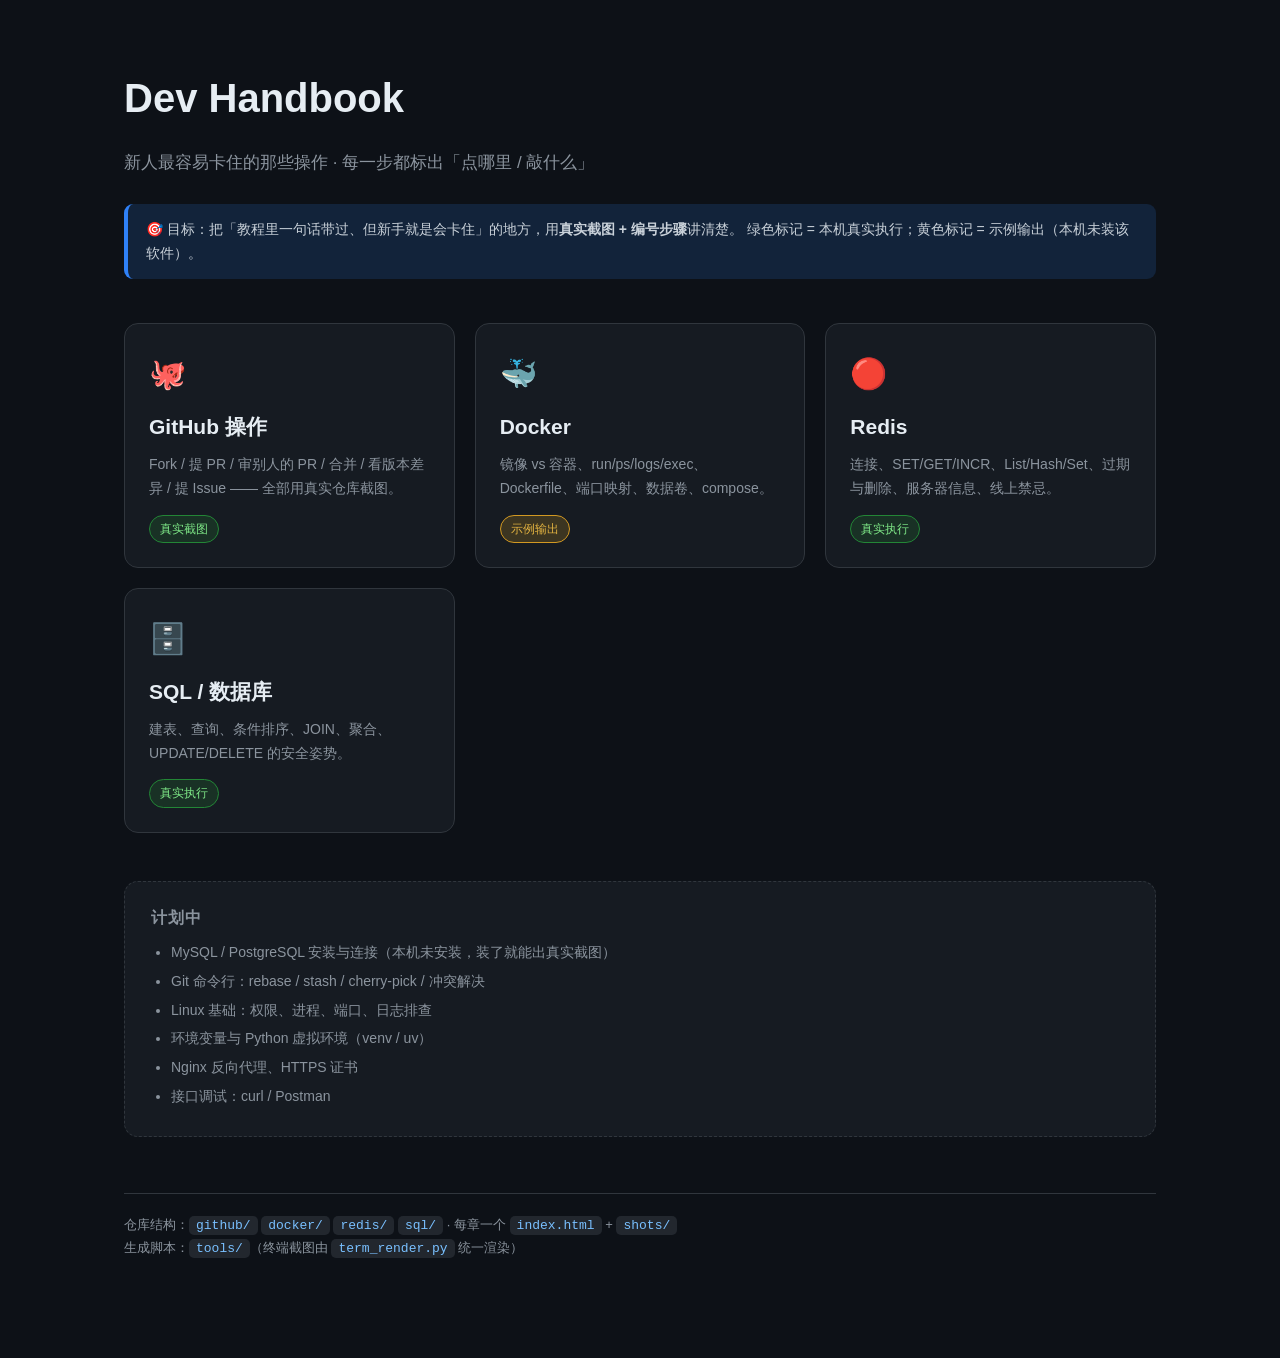
==== index.html @ 1fb05934 "Dev Handbook: GitHub, Docker, Redis, SQL tutorials with real screenshots" ====
<!DOCTYPE html>
<html lang="zh-CN">
<head>
<meta charset="UTF-8">
<meta name="viewport" content="width=device-width, initial-scale=1">
<title>Dev Handbook · 新人上手手册</title>
<style>
  :root{--bg:#0d1117;--panel:#161b22;--border:#30363d;--text:#e6edf3;--dim:#8b949e;--accent:#2f81f7;--green:#238636}
  *{box-sizing:border-box}
  body{margin:0;background:var(--bg);color:var(--text);font-family:-apple-system,"Segoe UI","Microsoft YaHei",sans-serif;line-height:1.7}
  .page{max-width:1080px;margin:0 auto;padding:64px 24px 100px}
  h1{font-size:40px;margin:0 0 10px}
  .sub{color:var(--dim);font-size:17px;margin-bottom:14px}
  .banner{background:#12233a;border-left:4px solid var(--accent);padding:14px 18px;border-radius:9px;
    font-size:14px;margin:26px 0 44px;color:#c9d1d9}
  .grid{display:grid;grid-template-columns:repeat(auto-fill,minmax(300px,1fr));gap:20px}
  a.card{display:block;background:var(--panel);border:1px solid var(--border);border-radius:14px;
    padding:24px;text-decoration:none;color:inherit;transition:.18s;position:relative}
  a.card:hover{border-color:var(--accent);transform:translateY(-3px);box-shadow:0 12px 28px #0006}
  .ico{font-size:30px;margin-bottom:10px}
  .card h2{margin:0 0 8px;font-size:21px}
  .card p{margin:0;color:var(--dim);font-size:14px}
  .tag{display:inline-block;margin-top:14px;font-size:12px;padding:3px 10px;border-radius:20px;
    background:#1f6feb33;color:#79c0ff;border:1px solid #1f6feb}
  .tag.real{background:#23863633;color:#7ee787;border-color:var(--green)}
  .tag.demo{background:#d2992233;color:#e3b341;border-color:#d29922}
  .soon{margin-top:48px;background:var(--panel);border:1px dashed var(--border);border-radius:14px;padding:22px 26px}
  .soon h3{margin:0 0 10px;font-size:16px;color:var(--dim);text-transform:uppercase;letter-spacing:.06em}
  .soon ul{margin:0;padding-left:20px;color:var(--dim);font-size:14px}
  .soon li{margin:5px 0}
  footer{margin-top:56px;color:var(--dim);font-size:13px;border-top:1px solid var(--border);padding-top:20px}
  code{background:#22272e;padding:2px 7px;border-radius:5px;font-size:13px;font-family:ui-monospace,Consolas,monospace;color:#79c0ff}
</style>
</head>
<body>
<div class="page">
  <h1>Dev Handbook</h1>
  <p class="sub">新人最容易卡住的那些操作 · 每一步都标出「点哪里 / 敲什么」</p>
  <div class="banner">
    🎯 目标：把「教程里一句话带过、但新手就是会卡住」的地方，用<strong>真实截图 + 编号步骤</strong>讲清楚。
    绿色标记 = 本机真实执行；黄色标记 = 示例输出（本机未装该软件）。
  </div>

  <div class="grid">
    <a class="card" href="github/index.html">
      <div class="ico">🐙</div>
      <h2>GitHub 操作</h2>
      <p>Fork / 提 PR / 审别人的 PR / 合并 / 看版本差异 / 提 Issue —— 全部用真实仓库截图。</p>
      <span class="tag real">真实截图</span>
    </a>

    <a class="card" href="docker/index.html">
      <div class="ico">🐳</div>
      <h2>Docker</h2>
      <p>镜像 vs 容器、run/ps/logs/exec、Dockerfile、端口映射、数据卷、compose。</p>
      <span class="tag demo">示例输出</span>
    </a>

    <a class="card" href="redis/index.html">
      <div class="ico">🔴</div>
      <h2>Redis</h2>
      <p>连接、SET/GET/INCR、List/Hash/Set、过期与删除、服务器信息、线上禁忌。</p>
      <span class="tag real">真实执行</span>
    </a>

    <a class="card" href="sql/index.html">
      <div class="ico">🗄️</div>
      <h2>SQL / 数据库</h2>
      <p>建表、查询、条件排序、JOIN、聚合、UPDATE/DELETE 的安全姿势。</p>
      <span class="tag real">真实执行</span>
    </a>
  </div>

  <div class="soon">
    <h3>计划中</h3>
    <ul>
      <li>MySQL / PostgreSQL 安装与连接（本机未安装，装了就能出真实截图）</li>
      <li>Git 命令行：rebase / stash / cherry-pick / 冲突解决</li>
      <li>Linux 基础：权限、进程、端口、日志排查</li>
      <li>环境变量与 Python 虚拟环境（venv / uv）</li>
      <li>Nginx 反向代理、HTTPS 证书</li>
      <li>接口调试：curl / Postman</li>
    </ul>
  </div>

  <footer>
    仓库结构：<code>github/</code> <code>docker/</code> <code>redis/</code> <code>sql/</code> · 每章一个 <code>index.html</code> + <code>shots/</code><br>
    生成脚本：<code>tools/</code>（终端截图由 <code>term_render.py</code> 统一渲染）
  </footer>
</div>
</body>
</html>
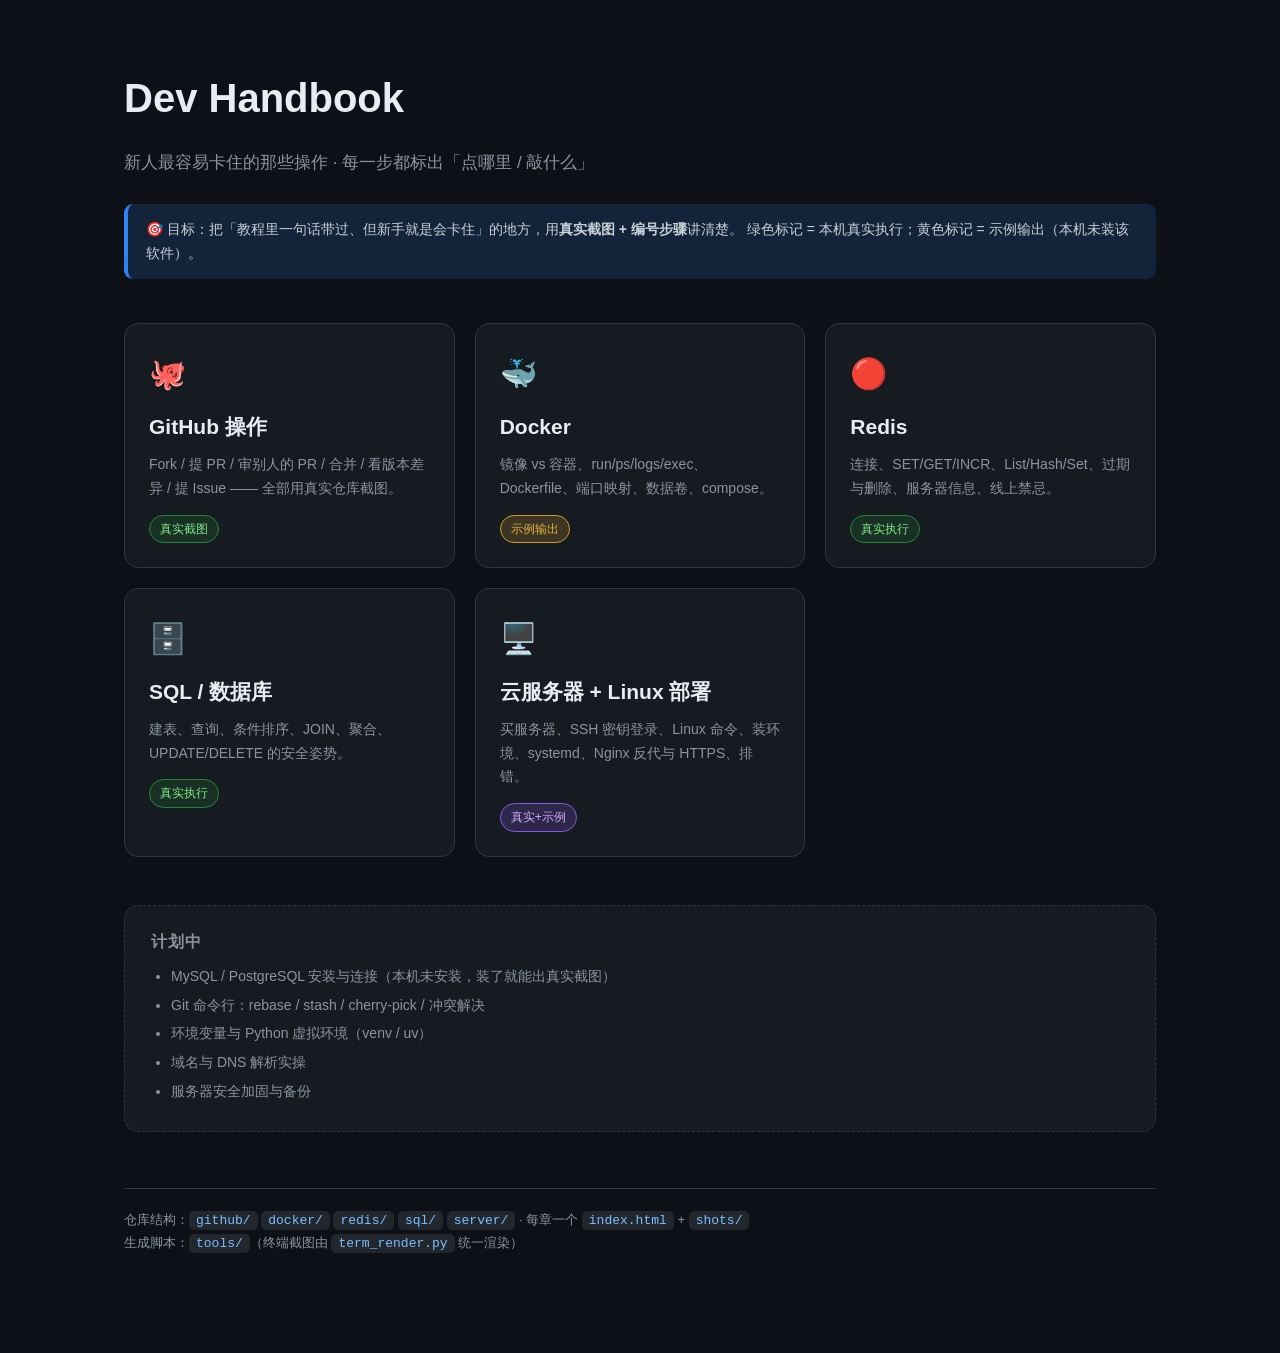
==== commit a256cbd8: "Add server/Linux chapter: SSH keys, Linux commands, systemd, Nginx, HTTPS, troubleshooting" ====
--- a/index.html
+++ b/index.html
@@ -24,6 +24,7 @@
     background:#1f6feb33;color:#79c0ff;border:1px solid #1f6feb}
   .tag.real{background:#23863633;color:#7ee787;border-color:var(--green)}
   .tag.demo{background:#d2992233;color:#e3b341;border-color:#d29922}
+  .tag.mixed{background:#8957e533;color:#d2a8ff;border-color:#8957e5}
   .soon{margin-top:48px;background:var(--panel);border:1px dashed var(--border);border-radius:14px;padding:22px 26px}
   .soon h3{margin:0 0 10px;font-size:16px;color:var(--dim);text-transform:uppercase;letter-spacing:.06em}
   .soon ul{margin:0;padding-left:20px;color:var(--dim);font-size:14px}
@@ -69,6 +70,13 @@
       <p>建表、查询、条件排序、JOIN、聚合、UPDATE/DELETE 的安全姿势。</p>
       <span class="tag real">真实执行</span>
     </a>
+
+    <a class="card" href="server/index.html">
+      <div class="ico">🖥️</div>
+      <h2>云服务器 + Linux 部署</h2>
+      <p>买服务器、SSH 密钥登录、Linux 命令、装环境、systemd、Nginx 反代与 HTTPS、排错。</p>
+      <span class="tag mixed">真实+示例</span>
+    </a>
   </div>
 
   <div class="soon">
@@ -76,15 +84,14 @@
     <ul>
       <li>MySQL / PostgreSQL 安装与连接（本机未安装，装了就能出真实截图）</li>
       <li>Git 命令行：rebase / stash / cherry-pick / 冲突解决</li>
-      <li>Linux 基础：权限、进程、端口、日志排查</li>
       <li>环境变量与 Python 虚拟环境（venv / uv）</li>
-      <li>Nginx 反向代理、HTTPS 证书</li>
-      <li>接口调试：curl / Postman</li>
+      <li>域名与 DNS 解析实操</li>
+      <li>服务器安全加固与备份</li>
     </ul>
   </div>
 
   <footer>
-    仓库结构：<code>github/</code> <code>docker/</code> <code>redis/</code> <code>sql/</code> · 每章一个 <code>index.html</code> + <code>shots/</code><br>
+    仓库结构：<code>github/</code> <code>docker/</code> <code>redis/</code> <code>sql/</code> <code>server/</code> · 每章一个 <code>index.html</code> + <code>shots/</code><br>
     生成脚本：<code>tools/</code>（终端截图由 <code>term_render.py</code> 统一渲染）
   </footer>
 </div>
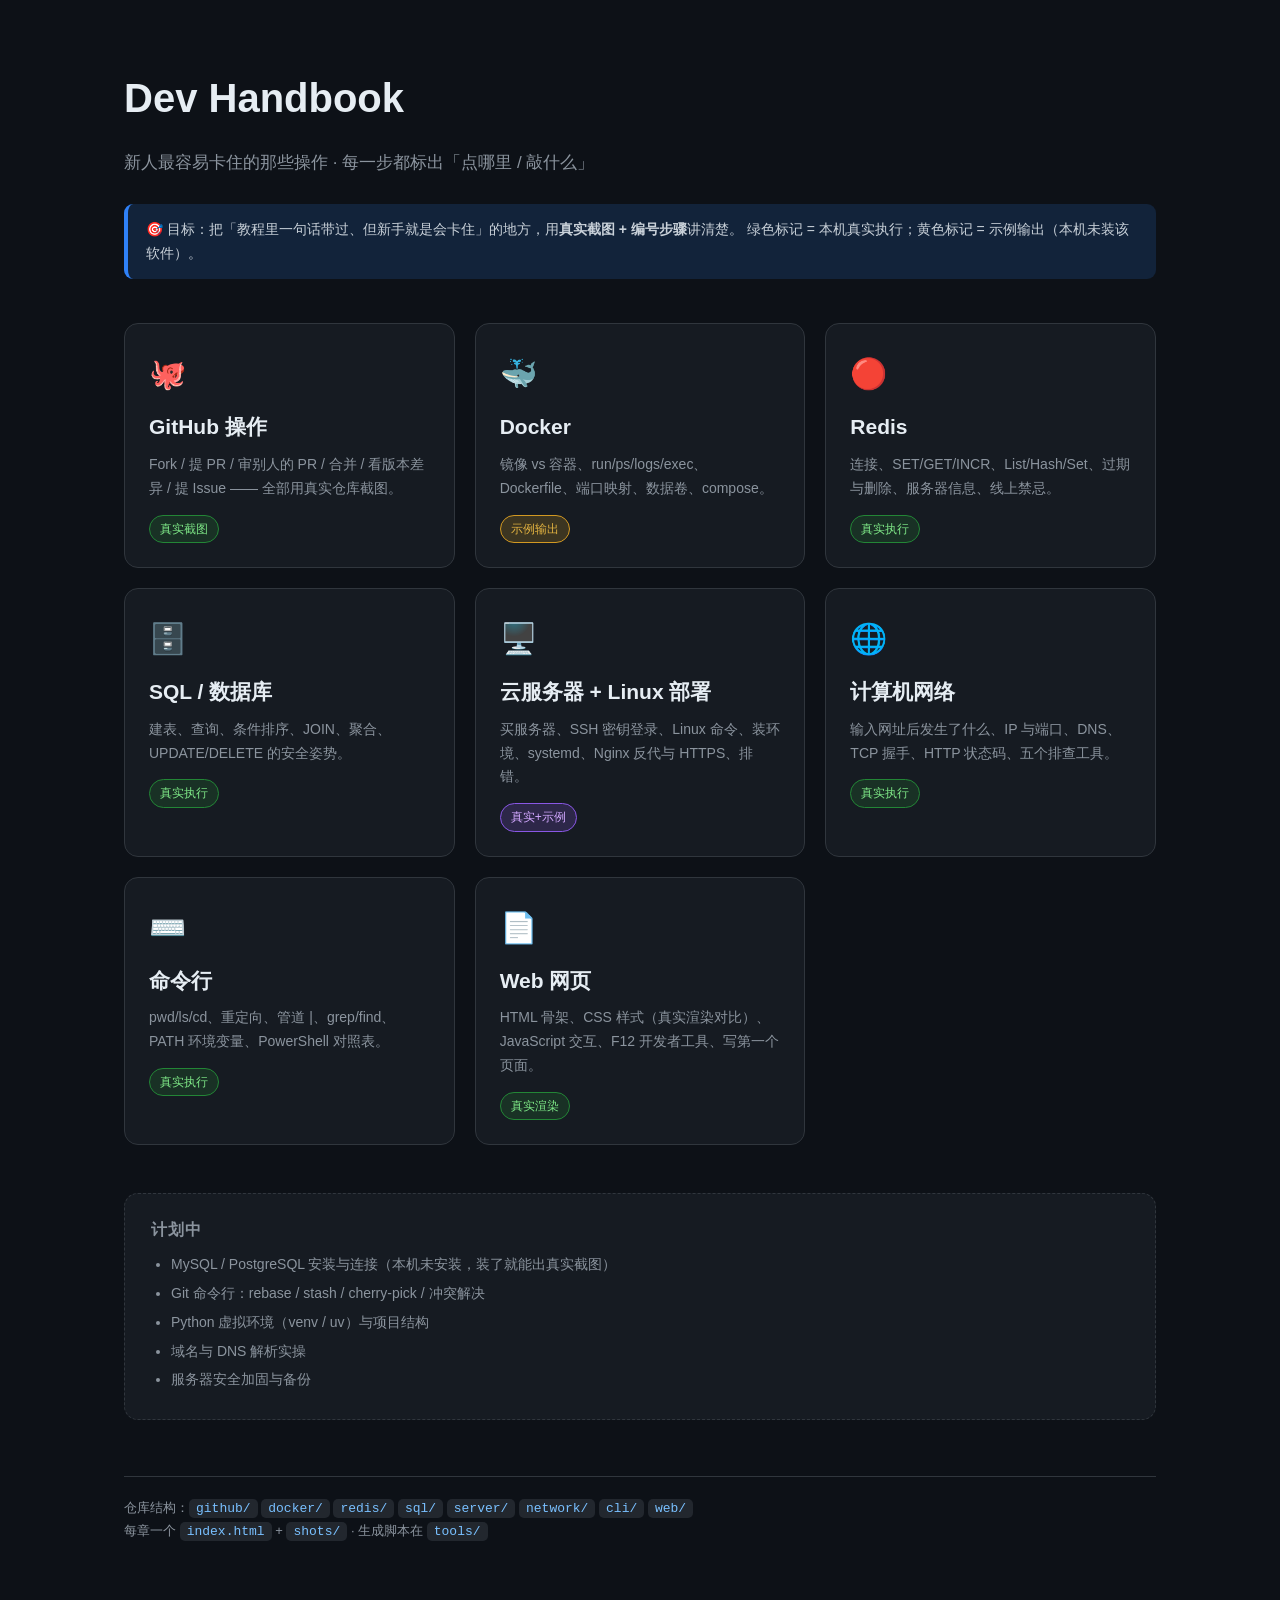
==== commit b66f3965: "Add network, CLI and web chapters with real captured screenshots" ====
--- a/index.html
+++ b/index.html
@@ -77,6 +77,27 @@
       <p>买服务器、SSH 密钥登录、Linux 命令、装环境、systemd、Nginx 反代与 HTTPS、排错。</p>
       <span class="tag mixed">真实+示例</span>
     </a>
+
+    <a class="card" href="network/index.html">
+      <div class="ico">🌐</div>
+      <h2>计算机网络</h2>
+      <p>输入网址后发生了什么、IP 与端口、DNS、TCP 握手、HTTP 状态码、五个排查工具。</p>
+      <span class="tag real">真实执行</span>
+    </a>
+
+    <a class="card" href="cli/index.html">
+      <div class="ico">⌨️</div>
+      <h2>命令行</h2>
+      <p>pwd/ls/cd、重定向、管道 |、grep/find、PATH 环境变量、PowerShell 对照表。</p>
+      <span class="tag real">真实执行</span>
+    </a>
+
+    <a class="card" href="web/index.html">
+      <div class="ico">📄</div>
+      <h2>Web 网页</h2>
+      <p>HTML 骨架、CSS 样式（真实渲染对比）、JavaScript 交互、F12 开发者工具、写第一个页面。</p>
+      <span class="tag real">真实渲染</span>
+    </a>
   </div>
 
   <div class="soon">
@@ -84,15 +105,15 @@
     <ul>
       <li>MySQL / PostgreSQL 安装与连接（本机未安装，装了就能出真实截图）</li>
       <li>Git 命令行：rebase / stash / cherry-pick / 冲突解决</li>
-      <li>环境变量与 Python 虚拟环境（venv / uv）</li>
+      <li>Python 虚拟环境（venv / uv）与项目结构</li>
       <li>域名与 DNS 解析实操</li>
       <li>服务器安全加固与备份</li>
     </ul>
   </div>
 
   <footer>
-    仓库结构：<code>github/</code> <code>docker/</code> <code>redis/</code> <code>sql/</code> <code>server/</code> · 每章一个 <code>index.html</code> + <code>shots/</code><br>
-    生成脚本：<code>tools/</code>（终端截图由 <code>term_render.py</code> 统一渲染）
+    仓库结构：<code>github/</code> <code>docker/</code> <code>redis/</code> <code>sql/</code> <code>server/</code> <code>network/</code> <code>cli/</code> <code>web/</code><br>
+    每章一个 <code>index.html</code> + <code>shots/</code> · 生成脚本在 <code>tools/</code>
   </footer>
 </div>
 </body>
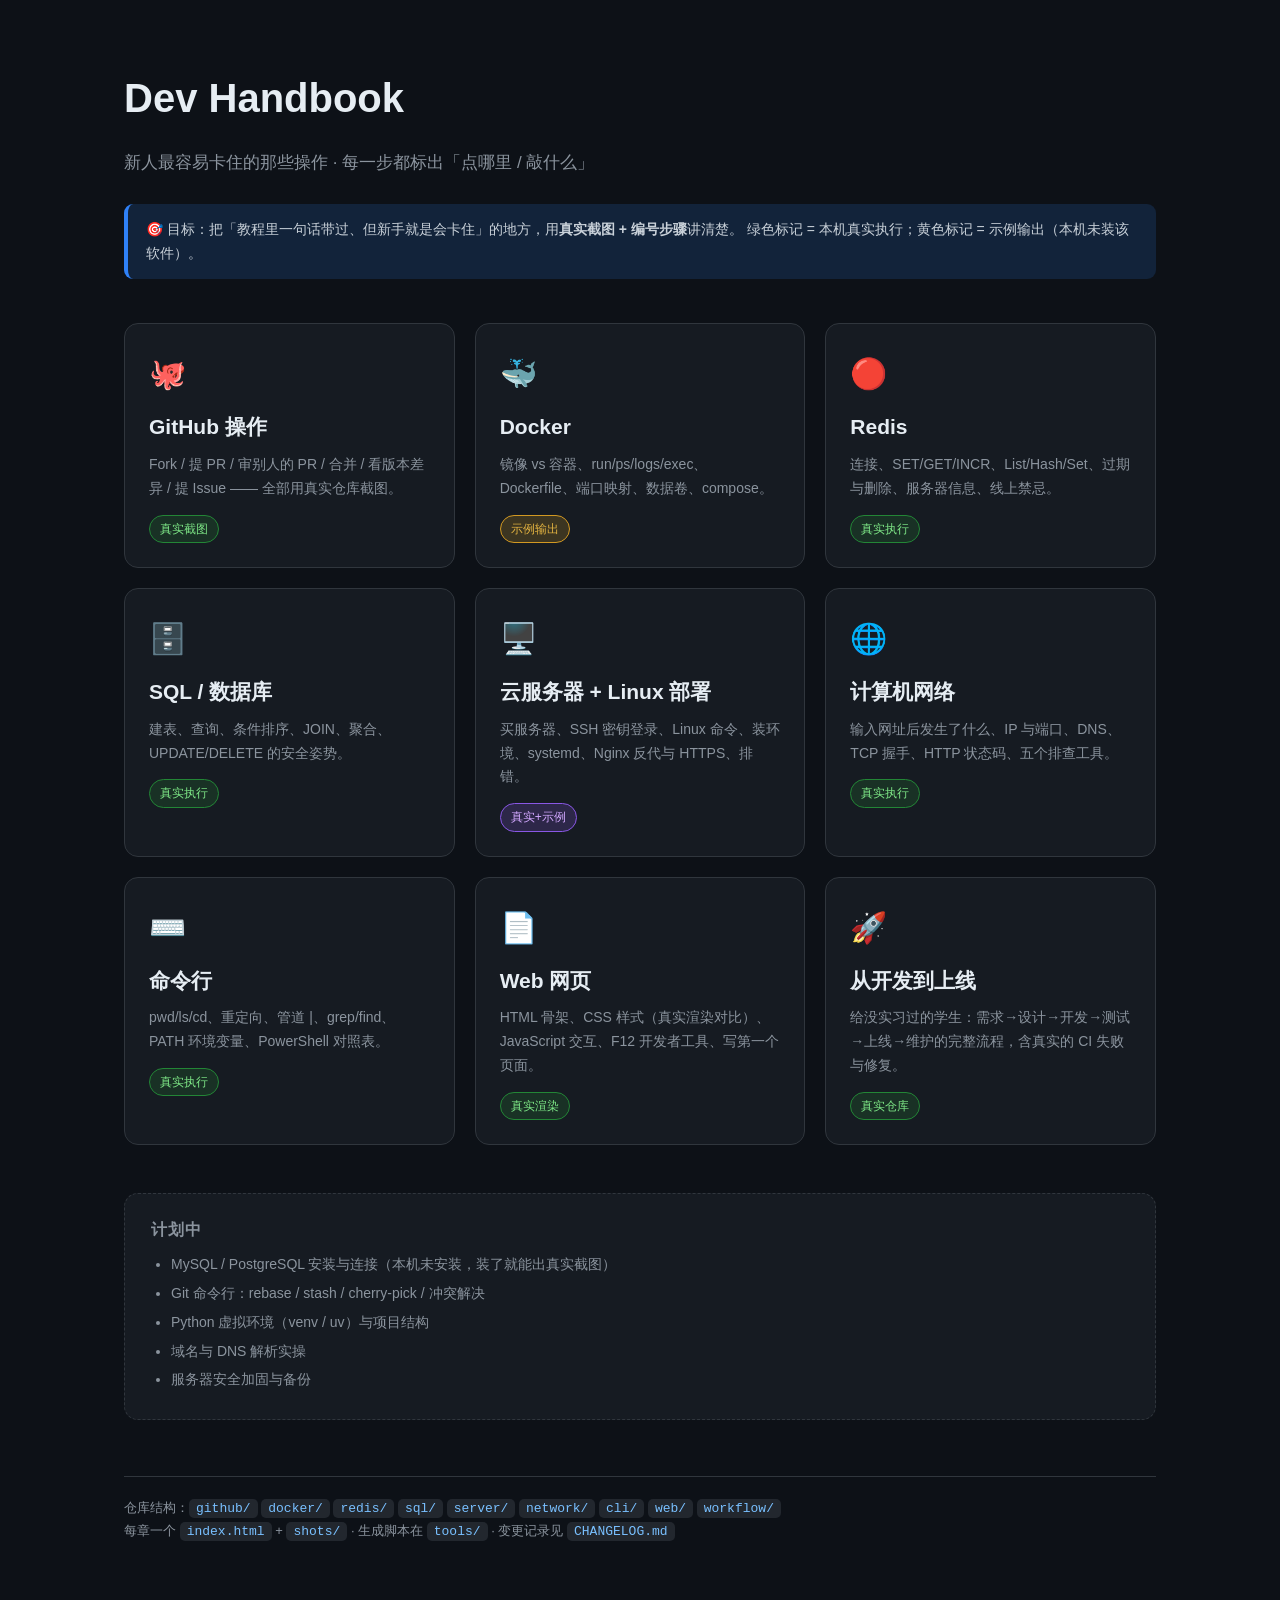
==== commit 6981a314: "﻿feat: add "from dev to deploy" chapter for students Full lifecycle: requirements -> design -> devel" ====
--- a/index.html
+++ b/index.html
@@ -98,6 +98,13 @@
       <p>HTML 骨架、CSS 样式（真实渲染对比）、JavaScript 交互、F12 开发者工具、写第一个页面。</p>
       <span class="tag real">真实渲染</span>
     </a>
+
+    <a class="card" href="workflow/index.html">
+      <div class="ico">🚀</div>
+      <h2>从开发到上线</h2>
+      <p>给没实习过的学生：需求→设计→开发→测试→上线→维护的完整流程，含真实的 CI 失败与修复。</p>
+      <span class="tag real">真实仓库</span>
+    </a>
   </div>
 
   <div class="soon">
@@ -112,8 +119,9 @@
   </div>
 
   <footer>
-    仓库结构：<code>github/</code> <code>docker/</code> <code>redis/</code> <code>sql/</code> <code>server/</code> <code>network/</code> <code>cli/</code> <code>web/</code><br>
-    每章一个 <code>index.html</code> + <code>shots/</code> · 生成脚本在 <code>tools/</code>
+    仓库结构：<code>github/</code> <code>docker/</code> <code>redis/</code> <code>sql/</code> <code>server/</code>
+    <code>network/</code> <code>cli/</code> <code>web/</code> <code>workflow/</code><br>
+    每章一个 <code>index.html</code> + <code>shots/</code> · 生成脚本在 <code>tools/</code> · 变更记录见 <code>CHANGELOG.md</code>
   </footer>
 </div>
 </body>
